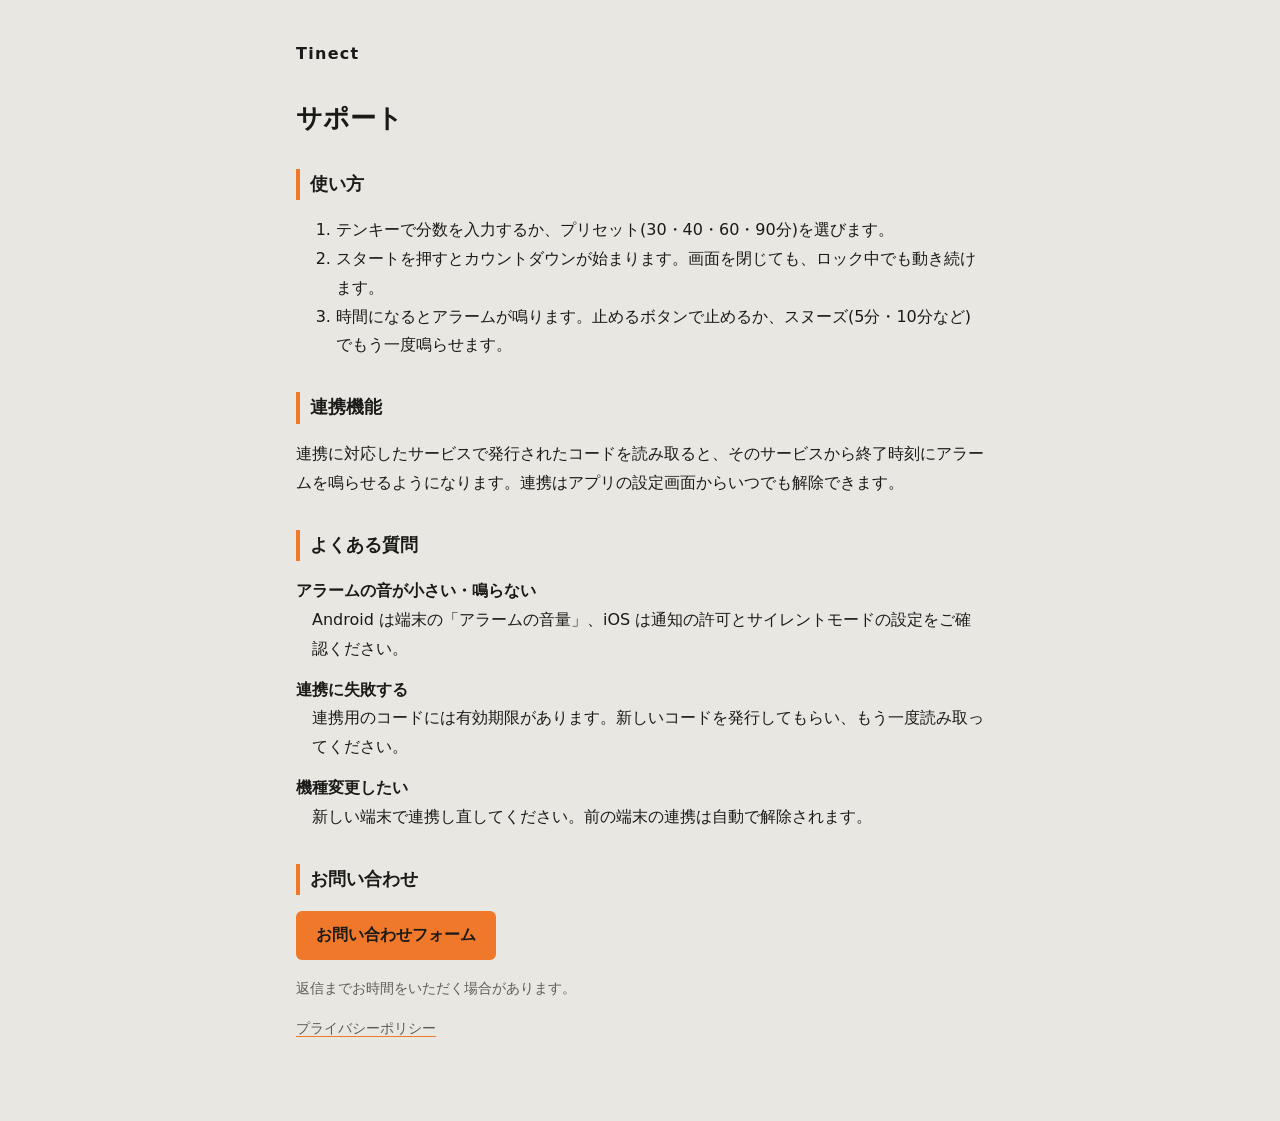
==== support/index.html @ 166ef9c8 "Add Tinect site (privacy policy, support)" ====
<!doctype html>
<html lang="ja">
<head>
<meta charset="utf-8">
<meta name="viewport" content="width=device-width, initial-scale=1">
<title>サポート | Tinect</title>
<link rel="stylesheet" href="../style.css">
</head>
<body>
<main>
<p class="brand"><a href="../">Tinect</a></p>
<h1>サポート</h1>

<h2>使い方</h2>
<ol>
<li>テンキーで分数を入力するか、プリセット(30・40・60・90分)を選びます。</li>
<li>スタートを押すとカウントダウンが始まります。画面を閉じても、ロック中でも動き続けます。</li>
<li>時間になるとアラームが鳴ります。止めるボタンで止めるか、スヌーズ(5分・10分など)でもう一度鳴らせます。</li>
</ol>

<h2>連携機能</h2>
<p>連携に対応したサービスで発行されたコードを読み取ると、そのサービスから終了時刻にアラームを鳴らせるようになります。連携はアプリの設定画面からいつでも解除できます。</p>

<h2>よくある質問</h2>
<dl>
<dt>アラームの音が小さい・鳴らない</dt>
<dd>Android は端末の「アラームの音量」、iOS は通知の許可とサイレントモードの設定をご確認ください。</dd>
<dt>連携に失敗する</dt>
<dd>連携用のコードには有効期限があります。新しいコードを発行してもらい、もう一度読み取ってください。</dd>
<dt>機種変更したい</dt>
<dd>新しい端末で連携し直してください。前の端末の連携は自動で解除されます。</dd>
</dl>

<h2>お問い合わせ</h2>
<p><a class="button" href="https://docs.google.com/forms/d/e/1FAIpQLSdpnOjK3qlDZ8-MEnwJ_WfvlzXqEFNpLuJ6eQq5_PtjFKHB3Q/viewform" rel="noopener">お問い合わせフォーム</a></p>
<p class="meta">返信までお時間をいただく場合があります。</p>

<p class="meta"><a href="../privacy/">プライバシーポリシー</a></p>
</main>
</body>
</html>
---- style.css ----
:root { --bg: #E9E7E2; --ink: #1A1A18; --accent: #F0782A; --muted: #5F5D57; }
@media (prefers-color-scheme: dark) { :root { --bg: #1A1A18; --ink: #E9E7E2; --muted: #A8A59D; } }
* { box-sizing: border-box; }
body { margin: 0; background: var(--bg); color: var(--ink); font: 16px/1.8 "Hiragino Sans", "Noto Sans JP", system-ui, sans-serif; }
main { max-width: 720px; margin: 0 auto; padding: 40px 16px 64px; }
a { color: inherit; text-decoration-color: var(--accent); text-underline-offset: 3px; }
.brand { font-weight: 700; letter-spacing: .08em; margin: 0 0 32px; }
.brand a { text-decoration: none; }
h1 { font-size: 1.6rem; line-height: 1.4; margin: 0 0 16px; }
h2 { font-size: 1.1rem; margin: 32px 0 8px; border-left: 4px solid var(--accent); padding-left: 10px; }
.meta { color: var(--muted); font-size: .9rem; }
dt { font-weight: 700; margin-top: 12px; }
dd { margin: 0 0 0 1em; }
.links { padding: 0; list-style: none; display: flex; gap: 24px; }
.button { display: inline-block; background: var(--accent); color: #1A1A18; padding: 10px 20px; border-radius: 6px; text-decoration: none; font-weight: 700; }
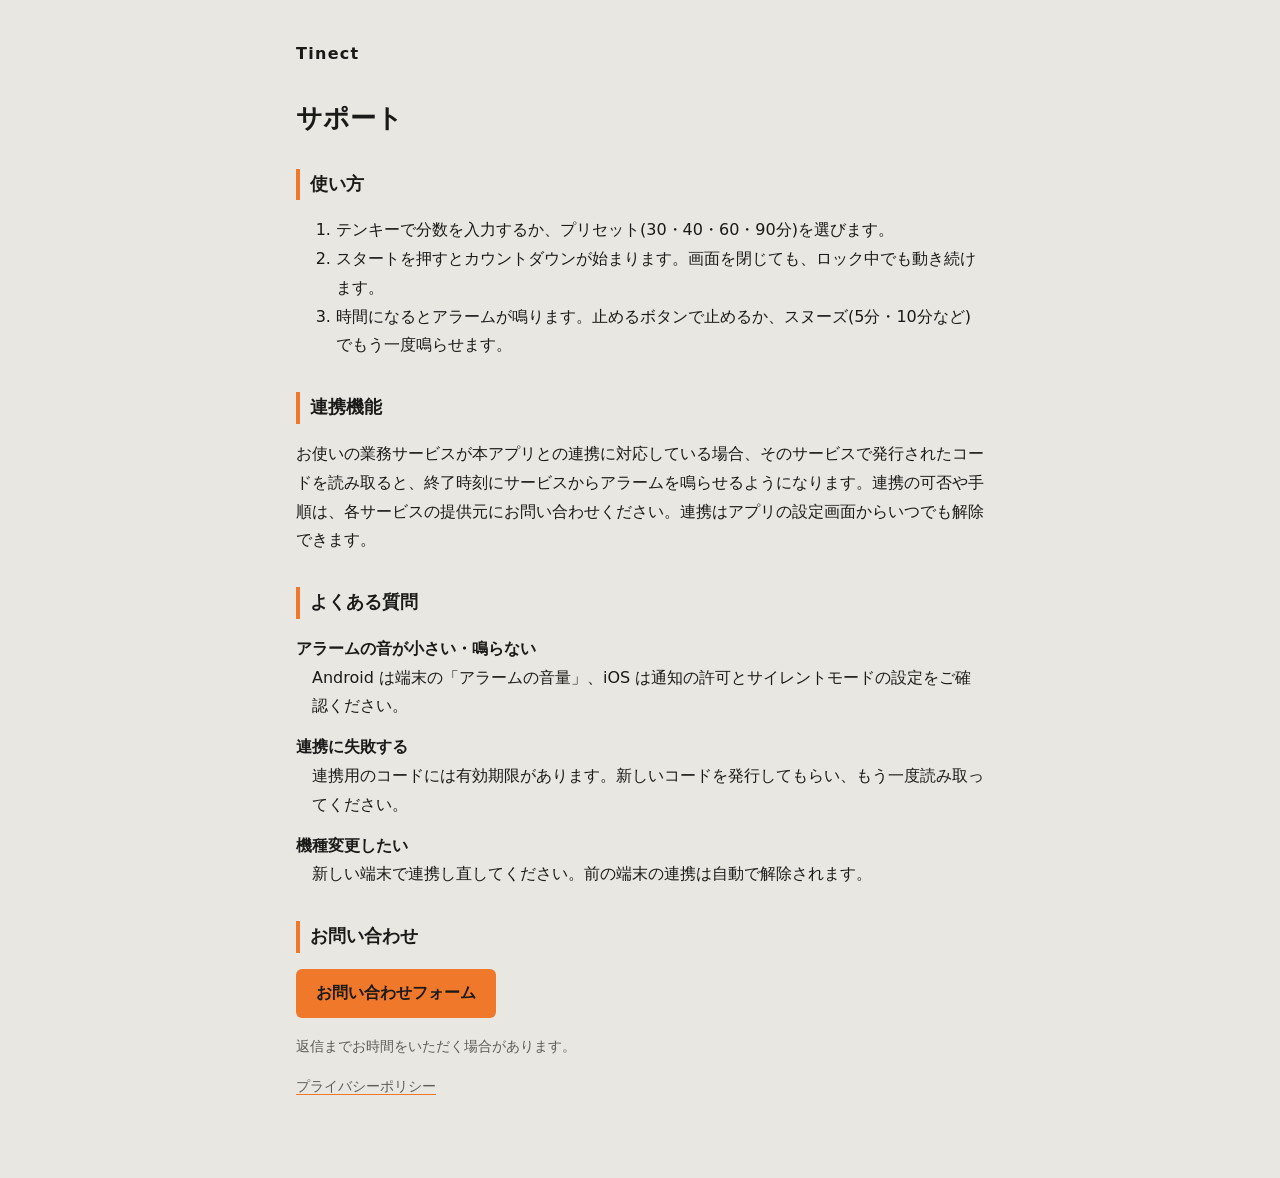
==== commit 4c5db5b8: "Tone down integration wording" ====
--- a/support/index.html
+++ b/support/index.html
@@ -19,7 +19,7 @@
 </ol>
 
 <h2>連携機能</h2>
-<p>連携に対応したサービスで発行されたコードを読み取ると、そのサービスから終了時刻にアラームを鳴らせるようになります。連携はアプリの設定画面からいつでも解除できます。</p>
+<p>お使いの業務サービスが本アプリとの連携に対応している場合、そのサービスで発行されたコードを読み取ると、終了時刻にサービスからアラームを鳴らせるようになります。連携の可否や手順は、各サービスの提供元にお問い合わせください。連携はアプリの設定画面からいつでも解除できます。</p>
 
 <h2>よくある質問</h2>
 <dl>
